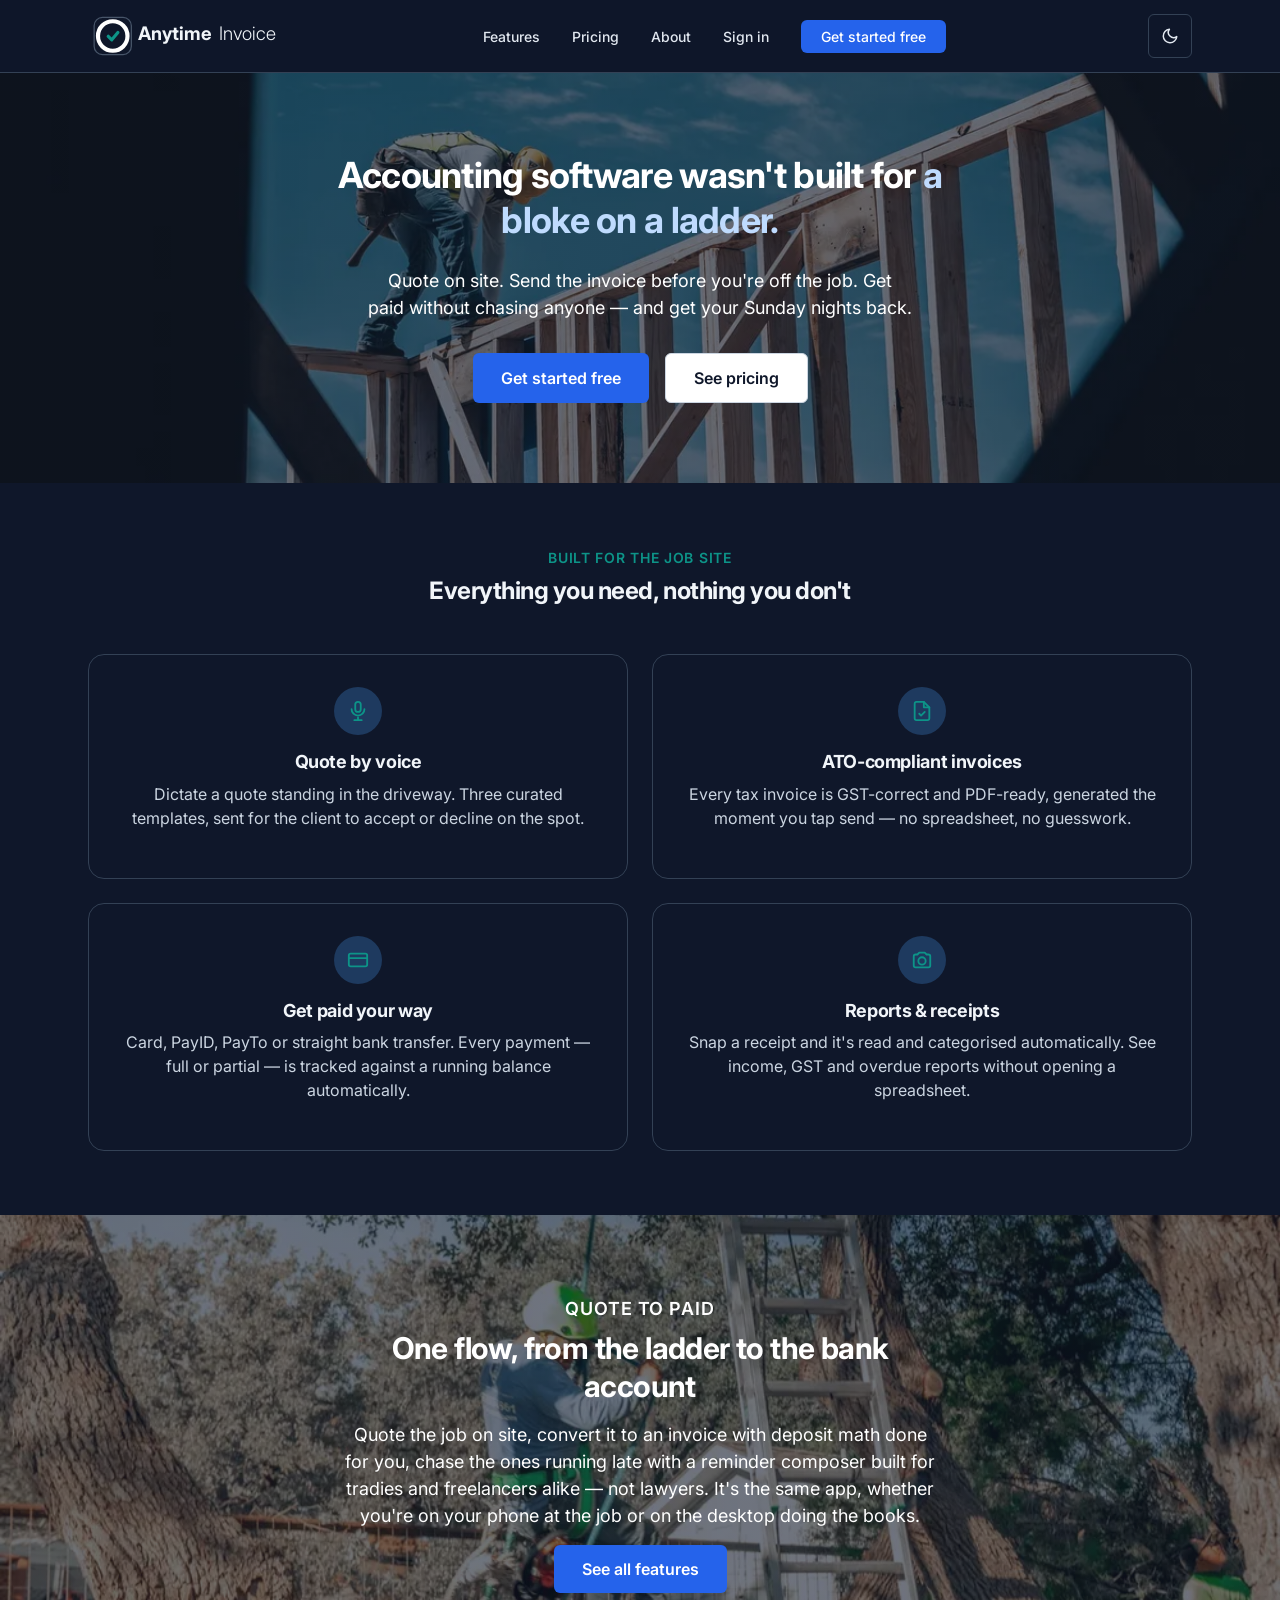
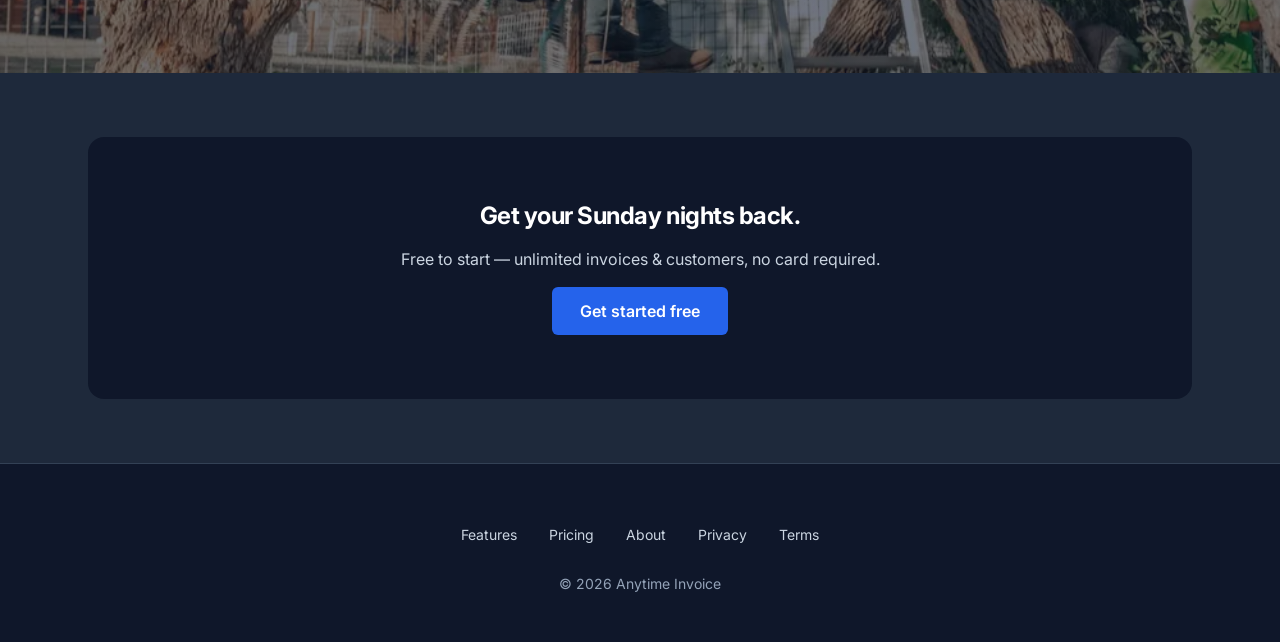
==== index.html @ 61c99160 "Share theme with the app via a cookie on .anytimeinvoice.com.au (#10) Claude-Session: https://claude" ====
<!DOCTYPE html>
<html lang="en-AU">
<head>
  <meta charset="UTF-8">
  <script>
    (function () {
      try {
        // Theme is shared with the app via a cookie on .anytimeinvoice.com.au
        // (assets/theme.js writes it); localStorage is the per-origin fallback.
        var m = document.cookie.match(/(?:^|; )theme=(light|dark|system)/);
        var saved = m ? m[1] : localStorage.getItem('theme');
        if (saved === 'system') {
          saved = matchMedia('(prefers-color-scheme: light)').matches ? 'light' : 'dark';
        }
        if (saved === 'light' || saved === 'dark') {
          document.documentElement.setAttribute('data-theme', saved);
        }
      } catch (e) {}
    })();
  </script>
  <meta name="viewport" content="width=device-width, initial-scale=1.0">
  <title>Anytime Invoice — Invoicing for tradies, not accountants</title>
  <meta name="description" content="Quote on site. Send an ATO-compliant tax invoice before you're off the job. Get paid by card, PayID, PayTo or bank transfer — all tracked in one place. Free to start.">
  <link rel="canonical" href="https://anytimeinvoice.com.au/">
  <link rel="icon" type="image/svg+xml" href="assets/favicon.svg">
  <link rel="preconnect" href="https://fonts.googleapis.com">
  <link rel="preconnect" href="https://fonts.gstatic.com" crossorigin>
  <link href="https://fonts.googleapis.com/css2?family=Inter:wght@400;500;600;700&display=swap" rel="stylesheet">
  <link rel="stylesheet" href="assets/styles.css">

  <meta property="og:type" content="website">
  <meta property="og:site_name" content="Anytime Invoice">
  <meta property="og:url" content="https://anytimeinvoice.com.au/">
  <meta property="og:title" content="Anytime Invoice — Invoicing for tradies, not accountants">
  <meta property="og:description" content="Quote on site. Send an ATO-compliant tax invoice before you're off the job. Get paid by card, PayID, PayTo or bank transfer — all tracked in one place. Free to start.">
  <meta property="og:image" content="https://anytimeinvoice.com.au/assets/og-image.png">
  <meta property="og:image:width" content="1200">
  <meta property="og:image:height" content="630">
  <meta name="twitter:card" content="summary_large_image">
  <meta name="twitter:title" content="Anytime Invoice — Invoicing for tradies, not accountants">
  <meta name="twitter:description" content="Quote on site. Send an ATO-compliant tax invoice before you're off the job. Get paid by card, PayID, PayTo or bank transfer — all tracked in one place. Free to start.">
  <meta name="twitter:image" content="https://anytimeinvoice.com.au/assets/og-image.png">

  <script type="application/ld+json">
  {
    "@context": "https://schema.org",
    "@type": "SoftwareApplication",
    "name": "Anytime Invoice",
    "applicationCategory": "BusinessApplication",
    "operatingSystem": "Web",
    "description": "ATO-compliant invoicing, quotes and payments for Australian tradespeople, builders and freelancers.",
    "url": "https://anytimeinvoice.com.au/",
    "offers": [
      { "@type": "Offer", "name": "Free", "price": "0", "priceCurrency": "AUD" },
      { "@type": "Offer", "name": "Pro", "price": "15", "priceCurrency": "AUD", "billingDuration": "P1M" }
    ]
  }
  </script>

  <script type="application/ld+json">
  {
    "@context": "https://schema.org",
    "@type": "Organization",
    "name": "Anytime Invoice",
    "url": "https://anytimeinvoice.com.au/",
    "logo": "https://anytimeinvoice.com.au/assets/favicon.svg",
    "areaServed": "AU",
    "description": "Australian-first invoicing, quotes and payments software for tradespeople, builders and freelancers."
  }
  </script>
</head>
<body>
  <a class="skip" href="#main">Skip to content</a>

  <nav class="nav">
    <div class="wrap">
      <a href="/"><svg class="nav-logo" viewBox="0 10 350 80" width="350" height="80" fill="none" role="img" aria-label="Anytime Invoice">
          <g transform="translate(10, 15) scale(0.583)">
            <rect x="2" y="2" width="116" height="116" rx="26" fill="#0F172A" stroke="#475569" stroke-width="4"></rect>
            <circle cx="60" cy="60" r="46" fill="none" stroke="#FFFFFF" stroke-width="13"></circle>
            <rect x="43" y="43" width="34" height="34" fill="#0F172A"></rect>
            <path d="M46 61 L57 72 L76 49" fill="none" stroke="#0d9488" stroke-width="10" stroke-linecap="round" stroke-linejoin="round"></path>
          </g>
          <text x="90" y="58" font-family="Inter, system-ui, sans-serif" font-size="34" font-weight="700" fill="currentColor">Anytime</text>
          <text x="238" y="58" font-family="Inter, system-ui, sans-serif" font-size="34" font-weight="300" fill="currentColor">Invoice</text>
        </svg></a>
      <ul class="nav-links" id="nav-links">
        <li><a href="/features.html">Features</a></li>
        <li><a href="/pricing.html">Pricing</a></li>
        <li><a href="/about.html">About</a></li>
        <li><a href="https://app.anytimeinvoice.com.au/sign-in">Sign in</a></li>
        <li><a href="https://app.anytimeinvoice.com.au/sign-up" class="nav-cta">Get started free</a></li>
      </ul>
      <button class="theme-toggle" id="theme-toggle" type="button" aria-label="Toggle dark mode">
        <svg class="icon-sun" viewBox="0 0 24 24" width="18" height="18" fill="none" stroke="currentColor" stroke-width="2" stroke-linecap="round" stroke-linejoin="round"><circle cx="12" cy="12" r="4"/><path d="M12 2v2M12 20v2M4.93 4.93l1.41 1.41M17.66 17.66l1.41 1.41M2 12h2M20 12h2M6.34 17.66l-1.41 1.41M19.07 4.93l-1.41 1.41"/></svg>
        <svg class="icon-moon" viewBox="0 0 24 24" width="18" height="18" fill="none" stroke="currentColor" stroke-width="2" stroke-linecap="round" stroke-linejoin="round"><path d="M21 12.79A9 9 0 1 1 11.21 3 7 7 0 0 0 21 12.79z"/></svg>
      </button>
      <button class="nav-mobile-toggle" id="nav-toggle" type="button" aria-label="Menu" aria-expanded="false" aria-controls="nav-links">
        <svg class="icon-menu" viewBox="0 0 24 24" width="22" height="22" fill="none" stroke="currentColor" stroke-width="2" stroke-linecap="round" stroke-linejoin="round"><line x1="3" y1="6" x2="21" y2="6"/><line x1="3" y1="12" x2="21" y2="12"/><line x1="3" y1="18" x2="21" y2="18"/></svg>
        <svg class="icon-close" viewBox="0 0 24 24" width="22" height="22" fill="none" stroke="currentColor" stroke-width="2" stroke-linecap="round" stroke-linejoin="round"><line x1="18" y1="6" x2="6" y2="18"/><line x1="6" y1="6" x2="18" y2="18"/></svg>
      </button>
    </div>
  </nav>

  <header id="main" class="hero hero-photo home-hero-photo">
    <div class="wrap">
      <h1>Accounting software wasn't built for <span class="accent">a bloke on a ladder.</span></h1>
      <p class="lede">Quote on site. Send the invoice before you're off the job. Get paid without chasing anyone — and get your Sunday nights back.</p>
      <div class="hero-actions">
        <a href="https://app.anytimeinvoice.com.au/sign-up" class="btn btn-primary">Get started free</a>
        <a href="/pricing.html" class="btn btn-ghost">See pricing</a>
      </div>
    </div>
  </header>

  <section>
    <div class="wrap">
      <div class="section-head">
        <p class="section-eyebrow">Built for the job site</p>
        <h2>Everything you need, nothing you don't</h2>
      </div>
      <div class="grid-4">
        <div class="card">
          <div class="icon"><svg viewBox="0 0 24 24" width="22" height="22" fill="none" stroke="currentColor" stroke-width="2" stroke-linecap="round" stroke-linejoin="round"><rect x="9" y="2" width="6" height="11" rx="3"/><path d="M5 10a7 7 0 0 0 14 0"/><line x1="12" y1="19" x2="12" y2="22"/><line x1="8" y1="22" x2="16" y2="22"/></svg></div>
          <h3>Quote by voice</h3>
          <p>Dictate a quote standing in the driveway. Three curated templates, sent for the client to accept or decline on the spot.</p>
        </div>
        <div class="card">
          <div class="icon"><svg viewBox="0 0 24 24" width="22" height="22" fill="none" stroke="currentColor" stroke-width="2" stroke-linecap="round" stroke-linejoin="round"><path d="M14 2H6a2 2 0 0 0-2 2v16a2 2 0 0 0 2 2h12a2 2 0 0 0 2-2V8z"/><path d="M14 2v6h6"/><path d="M9 15l2 2 4-4"/></svg></div>
          <h3>ATO-compliant invoices</h3>
          <p>Every tax invoice is GST-correct and PDF-ready, generated the moment you tap send — no spreadsheet, no guesswork.</p>
        </div>
        <div class="card">
          <div class="icon"><svg viewBox="0 0 24 24" width="22" height="22" fill="none" stroke="currentColor" stroke-width="2" stroke-linecap="round" stroke-linejoin="round"><rect x="2" y="5" width="20" height="14" rx="2"/><line x1="2" y1="10" x2="22" y2="10"/></svg></div>
          <h3>Get paid your way</h3>
          <p>Card, PayID, PayTo or straight bank transfer. Every payment — full or partial — is tracked against a running balance automatically.</p>
        </div>
        <div class="card">
          <div class="icon"><svg viewBox="0 0 24 24" width="22" height="22" fill="none" stroke="currentColor" stroke-width="2" stroke-linecap="round" stroke-linejoin="round"><path d="M3 8a2 2 0 0 1 2-2h2l2-2h6l2 2h2a2 2 0 0 1 2 2v10a2 2 0 0 1-2 2H5a2 2 0 0 1-2-2z"/><circle cx="12" cy="13" r="4"/></svg></div>
          <h3>Reports &amp; receipts</h3>
          <p>Snap a receipt and it's read and categorised automatically. See income, GST and overdue reports without opening a spreadsheet.</p>
        </div>
      </div>
    </div>
  </section>

  <section class="section-photo-bg quote-to-paid-bg" style="text-align: center;">
    <div class="wrap" style="max-width: 40rem;">
      <p class="section-eyebrow">Quote to paid</p>
      <h2>One flow, from the ladder to the bank account</h2>
      <p>Quote the job on site, convert it to an invoice with deposit math done for you, chase the ones running late with a reminder composer built for tradies and freelancers alike — not lawyers. It's the same app, whether you're on your phone at the job or on the desktop doing the books.</p>
      <a href="/features.html" class="btn btn-primary">See all features</a>
    </div>
  </section>

  <section style="background: var(--surface-alt);">
    <div class="wrap">
      <div class="cta-band">
        <h2>Get your Sunday nights back.</h2>
        <p>Free to start — unlimited invoices &amp; customers, no card required.</p>
        <a href="https://app.anytimeinvoice.com.au/sign-up" class="btn btn-primary">Get started free</a>
      </div>
    </div>
  </section>

  <footer>
    <div class="wrap">
      <nav class="footer-links" aria-label="Footer"><a href="/features.html">Features</a><a href="/pricing.html">Pricing</a><a href="/about.html">About</a><a href="/privacy.html">Privacy</a><a href="/terms.html">Terms</a></nav>
      <p>&copy; 2026 Anytime Invoice</p>
    </div>
  </footer>

  <script defer src="/_vercel/insights/script.js"></script>
  <script defer src="assets/theme.js"></script>
</body>
</html>
---- assets/styles.css ----
/* ───────────────────────────────────────────────────────────────────────
   Anytime Invoice — marketing site styles
   Tokens lifted directly from the Anytime Invoice Design System
   (claude.ai/design project 9eb07b3c-6d69-437f-91e7-3c1ad679ca2a) so this
   transition-period static site matches the real product's brand.
   ─────────────────────────────────────────────────────────────────────── */

:root {
  /* Brand */
  --brand-blue: #2563eb;
  --brand-blue-hover: #1d4ed8;
  --brand-blue-soft: #eff6ff;
  --brand-teal: #0d9488;
  --brand-teal-hover: #0f766e;
  --brand-teal-soft: #f0fdfa;
  --brand-ink: #0f172a;

  /* Neutral ramp */
  --slate-50: #f8fafc;
  --slate-100: #f1f5f9;
  --slate-200: #e2e8f0;
  --slate-300: #cbd5e1;
  --slate-500: #64748b;
  --slate-600: #475569;
  --slate-800: #1e293b;
  --slate-900: #0f172a;
  --white: #ffffff;

  /* Type */
  --font-sans: "Inter", system-ui, -apple-system, "Segoe UI", Roboto, sans-serif;
  --text-sm: 0.875rem;
  --text-base: 1rem;
  --text-lg: 1.125rem;
  --text-xl: 1.25rem;
  --text-2xl: 1.5rem;
  --text-3xl: 1.875rem;
  --text-4xl: 2.25rem;
  --text-5xl: 3rem;

  /* Spacing / radius / shadow */
  --space-2: 0.5rem;
  --space-4: 1rem;
  --space-6: 1.5rem;
  --space-8: 2rem;
  --space-12: 3rem;
  --space-16: 4rem;
  --space-20: 5rem;
  --radius-md: 0.375rem;
  --radius-lg: 0.75rem;
  --radius-xl: 1rem;
  --shadow-sm: 0 1px 3px 0 rgba(15, 23, 42, 0.08), 0 1px 2px -1px rgba(15, 23, 42, 0.08);
  --shadow-md: 0 4px 6px -1px rgba(15, 23, 42, 0.08), 0 2px 4px -2px rgba(15, 23, 42, 0.06);
  --shadow-lg: 0 10px 15px -3px rgba(15, 23, 42, 0.10), 0 4px 6px -4px rgba(15, 23, 42, 0.05);
  --container-max: 72rem;

  /* Semantic theme tokens — DARK is the default appearance (site-wide
     decision, not tied to OS preference). Light mode is opt-out only, via
     the toggle setting data-theme="light" (persisted to localStorage).
     --white/--brand-ink/etc. above stay their literal colors always,
     since several rules (button text on blue, headline text over photos,
     the CTA band's own dark background) depend on them NOT changing when
     the page theme flips. --on-dark is the fixed-white counterpart for
     exactly those cases. */
  --surface: #0f172a;
  --surface-alt: #1e293b;
  --heading: #f1f5f9;
  --text: #cbd5e1;
  --text-strong: #e2e8f0;
  --text-muted: #94a3b8;
  --border: #334155;
  --nav-bg: rgba(15, 23, 42, 0.85);
  --icon-soft: #1e3a5f;
  --on-dark: #ffffff;
  --link: #60a5fa; /* brand-blue is 3.6:1 on the dark surface; this is 7:1 */
}

:root[data-theme="light"] {
  --surface: var(--white);
  --surface-alt: var(--slate-50);
  --heading: var(--brand-ink);
  --text: var(--slate-600);
  --text-strong: var(--slate-800);
  --text-muted: var(--slate-500);
  --border: var(--slate-200);
  --nav-bg: rgba(255, 255, 255, 0.9);
  --icon-soft: var(--brand-blue-soft);
  --link: var(--brand-blue);
}

* { box-sizing: border-box; }
html { scroll-behavior: smooth; }
@media (prefers-reduced-motion: reduce) { html { scroll-behavior: auto; } * { transition: none !important; } }
body {
  margin: 0;
  font-family: var(--font-sans);
  color: var(--text-strong);
  background: var(--surface);
  line-height: 1.5;
  -webkit-font-smoothing: antialiased;
}
h1, h2, h3 { color: var(--heading); line-height: 1.25; letter-spacing: -0.02em; margin: 0 0 var(--space-4); }
p { margin: 0 0 var(--space-4); color: var(--text); }
a { color: var(--link); text-decoration: none; }
a, button { transition: color .2s, background-color .2s, border-color .2s; }
:focus-visible { outline: 2px solid var(--link); outline-offset: 3px; border-radius: var(--radius-md); }
img, svg { max-width: 100%; display: block; }
.skip { position: absolute; left: var(--space-4); top: -4rem; z-index: 20; background: var(--brand-blue); color: var(--on-dark); padding: var(--space-2) var(--space-4); border-radius: var(--radius-md); }
.skip:focus { top: var(--space-2); }

.wrap { max-width: var(--container-max); margin: 0 auto; padding: 0 var(--space-6); }

/* ── Nav ─────────────────────────────────────────────────────────────── */
.nav {
  border-bottom: 1px solid var(--border);
  position: sticky;
  top: 0;
  background: var(--nav-bg);
  backdrop-filter: blur(8px);
  z-index: 10;
}
.nav .wrap { display: flex; align-items: center; justify-content: space-between; height: 4.5rem; position: relative; }
.nav-logo { height: 2.75rem; width: auto; color: var(--heading); }
.nav-links { display: flex; align-items: center; gap: var(--space-8); list-style: none; margin: 0; padding: 0; }
.nav-links a { color: var(--text-strong); font-weight: 500; font-size: var(--text-sm); }
.nav-links a:not(.nav-cta) { padding: 0.875rem 0; } /* ≥44px tap height */
.nav-links a:hover { color: var(--link); }
.nav-cta {
  background: var(--brand-blue);
  color: var(--on-dark) !important;
  padding: 0.5rem 1.25rem;
  border-radius: var(--radius-md);
  font-weight: 600;
}
.nav-cta:hover { background: var(--brand-blue-hover); }
.nav-mobile-toggle {
  display: none;
  align-items: center; justify-content: center;
  width: 2.75rem; height: 2.75rem; margin-left: 0.5rem;
  border-radius: var(--radius-md);
  border: 1px solid var(--border); background: transparent; color: var(--text-strong);
  cursor: pointer;
}
.nav-mobile-toggle:hover { border-color: var(--link); color: var(--link); }
.nav-mobile-toggle .icon-close { display: none; }
.nav-mobile-toggle[aria-expanded="true"] .icon-menu { display: none; }
.nav-mobile-toggle[aria-expanded="true"] .icon-close { display: block; }
.theme-toggle {
  display: inline-flex; align-items: center; justify-content: center;
  width: 2.75rem; height: 2.75rem; border-radius: var(--radius-md);
  border: 1px solid var(--border); background: transparent; color: var(--text-strong);
  cursor: pointer;
}
.theme-toggle:hover { border-color: var(--link); color: var(--link); }
.theme-toggle .icon-sun { display: none; }
.theme-toggle .icon-moon { display: block; }
:root[data-theme="light"] .theme-toggle .icon-sun { display: block; }
:root[data-theme="light"] .theme-toggle .icon-moon { display: none; }

/* ── Hero ────────────────────────────────────────────────────────────── */
/* Matches the real, live app.anytimeinvoice.com.au landing page (F48):
   centered logo above the heading, plain white background, blue accent. */
.hero { padding: var(--space-20) 0; text-align: center; background: var(--surface); }
.hero h1 { font-size: var(--text-4xl); max-width: 40rem; margin: 0 auto var(--space-6); }
.hero .accent { color: var(--brand-blue); }
.hero .lede { font-size: var(--text-lg); max-width: 34rem; margin: 0 auto var(--space-8); }
.hero-actions { display: flex; gap: var(--space-4); justify-content: center; flex-wrap: wrap; }

/* Full-width photo hero (any page) */
.hero-photo {
  position: relative;
  padding: var(--space-20) 0;
  background-size: cover;
  background-position: center;
  background-repeat: no-repeat;
  color: var(--on-dark);
}
.hero-photo h1, .hero-photo .lede { color: var(--on-dark); }
.hero-photo .accent { color: #bfdbfe; }
.home-hero-photo { background-image: linear-gradient(rgba(15, 23, 42, 0.6), rgba(15, 23, 42, 0.6)), url('photos/hero-ladder.webp'); }
.pricing-hero-photo { background-image: linear-gradient(rgba(15, 23, 42, 0.55), rgba(15, 23, 42, 0.55)), url('photos/pricing-band.webp'); }

/* Full-width photo section backgrounds (reused pattern from .hero-photo) */
.section-photo-bg {
  padding: var(--space-20) 0;
  background-size: cover;
  background-position: center;
  background-repeat: no-repeat;
  color: var(--on-dark);
}
.section-photo-bg.quote-to-paid-bg {
  background-image: linear-gradient(rgba(15, 23, 42, 0.6), rgba(15, 23, 42, 0.6)), url('photos/quote-to-paid.webp');
}
.section-photo-bg .section-eyebrow, .section-photo-bg h2, .section-photo-bg p { color: var(--on-dark); }
.quote-to-paid-bg h2 { font-size: var(--text-3xl); }
.quote-to-paid-bg p { font-size: var(--text-lg); }

.full-photo-bg {
  min-height: 20rem;
  background-size: cover;
  background-position: center;
  background-repeat: no-repeat;
}

/* "Window" effect: background stays fixed while content scrolls over it,
   like looking through a window. Degrades gracefully to a normal cover
   background on iOS Safari, which doesn't support fixed attachment. */
.about-complexity-bg {
  background-image: url('photos/about-complexity.webp');
  background-attachment: fixed;
}

/* ── Buttons ─────────────────────────────────────────────────────────── */
.btn {
  display: inline-flex; align-items: center; justify-content: center;
  padding: 0.75rem 1.75rem; border-radius: var(--radius-md);
  font-weight: 600; font-size: var(--text-base); border: none; cursor: pointer;
}
.btn-primary { background: var(--brand-blue); color: var(--on-dark); }
.btn-primary:hover { background: var(--brand-blue-hover); }
/* Intentionally NOT theme-aware: .btn-ghost is used as a light pill over
   photo hero backgrounds (always dark-scrimmed regardless of page theme)
   and as a secondary action in .price-card. A fixed white/dark-ink
   treatment reads correctly in both places in both themes. */
.btn-ghost { background: var(--white); color: var(--brand-ink); border: 1px solid var(--slate-300); }
.btn-ghost:hover { border-color: var(--slate-500); }

/* ── Sections ────────────────────────────────────────────────────────── */
section { padding: var(--space-16) 0; }
.section-eyebrow { text-transform: uppercase; letter-spacing: 0.05em; font-size: var(--text-sm); font-weight: 600; color: var(--brand-teal); margin-bottom: var(--space-2); }
:root[data-theme="light"] section:not(.section-photo-bg) .section-eyebrow { color: var(--brand-teal-hover); } /* 5.5:1 on white */
.section-head { text-align: center; max-width: 40rem; margin: 0 auto var(--space-12); }

.grid-3 { display: grid; grid-template-columns: repeat(3, 1fr); gap: var(--space-6); }
.grid-4 { display: grid; grid-template-columns: repeat(2, 1fr); gap: var(--space-6); }
.grid-2 { display: grid; grid-template-columns: repeat(2, 1fr); gap: var(--space-8); align-items: center; }

.card {
  background: var(--surface); border: 1px solid var(--border); border-radius: var(--radius-xl);
  padding: var(--space-8);
}
.photo-card { border-radius: var(--radius-xl); overflow: hidden; border: 1px solid var(--border); }
.photo-card img { width: 100%; height: 100%; display: block; object-fit: cover; }
.card h3 { font-size: var(--text-lg); margin-bottom: var(--space-2); text-align: center; }
.card p { text-align: center; }
.card .icon {
  width: 3rem; height: 3rem; border-radius: 9999px; background: var(--icon-soft); color: var(--brand-teal);
  display: flex; align-items: center; justify-content: center; font-size: var(--text-xl);
  margin: 0 auto var(--space-4);
}
:root[data-theme="light"] .card .icon { color: var(--brand-blue); }

/* ── Pricing ─────────────────────────────────────────────────────────── */
/* Matches the real F48 pricing cards: plain bordered Free card, Pro card
   gets a tinted-blue background + blue ring (not a teal border). */
.pricing-grid { display: grid; grid-template-columns: repeat(2, 1fr); gap: var(--space-6); max-width: 46rem; margin: 0 auto; }
.price-card { display: flex; flex-direction: column; border: 1px solid var(--border); border-radius: var(--radius-xl); padding: var(--space-8); background: var(--surface); }
.price-card .btn { margin-top: auto; }
.price-card.featured { border: 1px solid var(--brand-blue); background: var(--icon-soft); box-shadow: 0 0 0 1px var(--brand-blue); }
.price-amount { font-size: var(--text-4xl); font-weight: 700; color: var(--heading); margin: var(--space-4) 0; }
.price-amount span { font-size: var(--text-base); font-weight: 500; color: var(--text-muted); }
.price-features { list-style: none; padding: 0; margin: var(--space-6) 0; }
.price-features li { padding: 0.375rem 0; padding-left: 1.5rem; position: relative; color: var(--text); font-size: var(--text-sm); }
.price-features li::before { content: "✓"; position: absolute; left: 0; color: var(--brand-teal); font-weight: 700; }

/* ── CTA band ────────────────────────────────────────────────────────── */
.cta-band { background: var(--brand-ink); color: var(--on-dark); text-align: center; border-radius: var(--radius-xl); padding: var(--space-16) var(--space-8); }
.cta-band h2 { color: var(--on-dark); }
.cta-band p { color: var(--slate-300); }

.legal h2 { font-size: var(--text-lg); margin: var(--space-8) 0 var(--space-2); }
.legal h2:first-child { margin-top: 0; }
.legal ul { margin: 0 0 var(--space-4); padding-left: var(--space-6); color: var(--text); }
.legal li { margin-bottom: 0.375rem; }
.legal strong, .legal .strong { color: var(--text-strong); }
.legal p.strong { color: var(--text-strong); }

/* ── Footer ──────────────────────────────────────────────────────────── */
footer { border-top: 1px solid var(--border); padding: var(--space-12) 0; }
footer .wrap { text-align: center; }
.footer-links { display: flex; justify-content: center; flex-wrap: wrap; gap: 0 var(--space-6); margin-bottom: var(--space-4); }
.footer-links a { color: var(--text); font-size: var(--text-sm); padding: 0.75rem 0.25rem; }
.footer-links a:hover { color: var(--link); }
footer p { margin: 0; font-size: var(--text-sm); color: var(--text-muted); }

/* ── Responsive ──────────────────────────────────────────────────────── */
@media (max-width: 768px) {
  .nav-mobile-toggle { display: inline-flex; }
  .theme-toggle { margin-left: auto; }
  .nav-links {
    display: none;
    position: absolute; top: 100%; left: 0; right: 0;
    flex-direction: column; align-items: stretch;
    gap: var(--space-4);
    margin: 0; padding: var(--space-6);
    background: var(--surface);
    border-bottom: 1px solid var(--border);
    box-shadow: 0 10px 20px rgba(0, 0, 0, 0.25);
  }
  .nav-links.open { display: flex; }
  .nav-cta { text-align: center; padding-block: 0.875rem; }
  .hero h1 { font-size: var(--text-3xl); }
  .hero .lede { font-size: var(--text-lg); }
  .grid-3, .grid-4, .grid-2, .pricing-grid { grid-template-columns: 1fr; }
  section { padding: var(--space-12) 0; }
  .hero, .hero-photo { padding: var(--space-12) 0; }
  .card { padding: var(--space-6); }
  .cta-band { padding: var(--space-12) var(--space-6); }
}
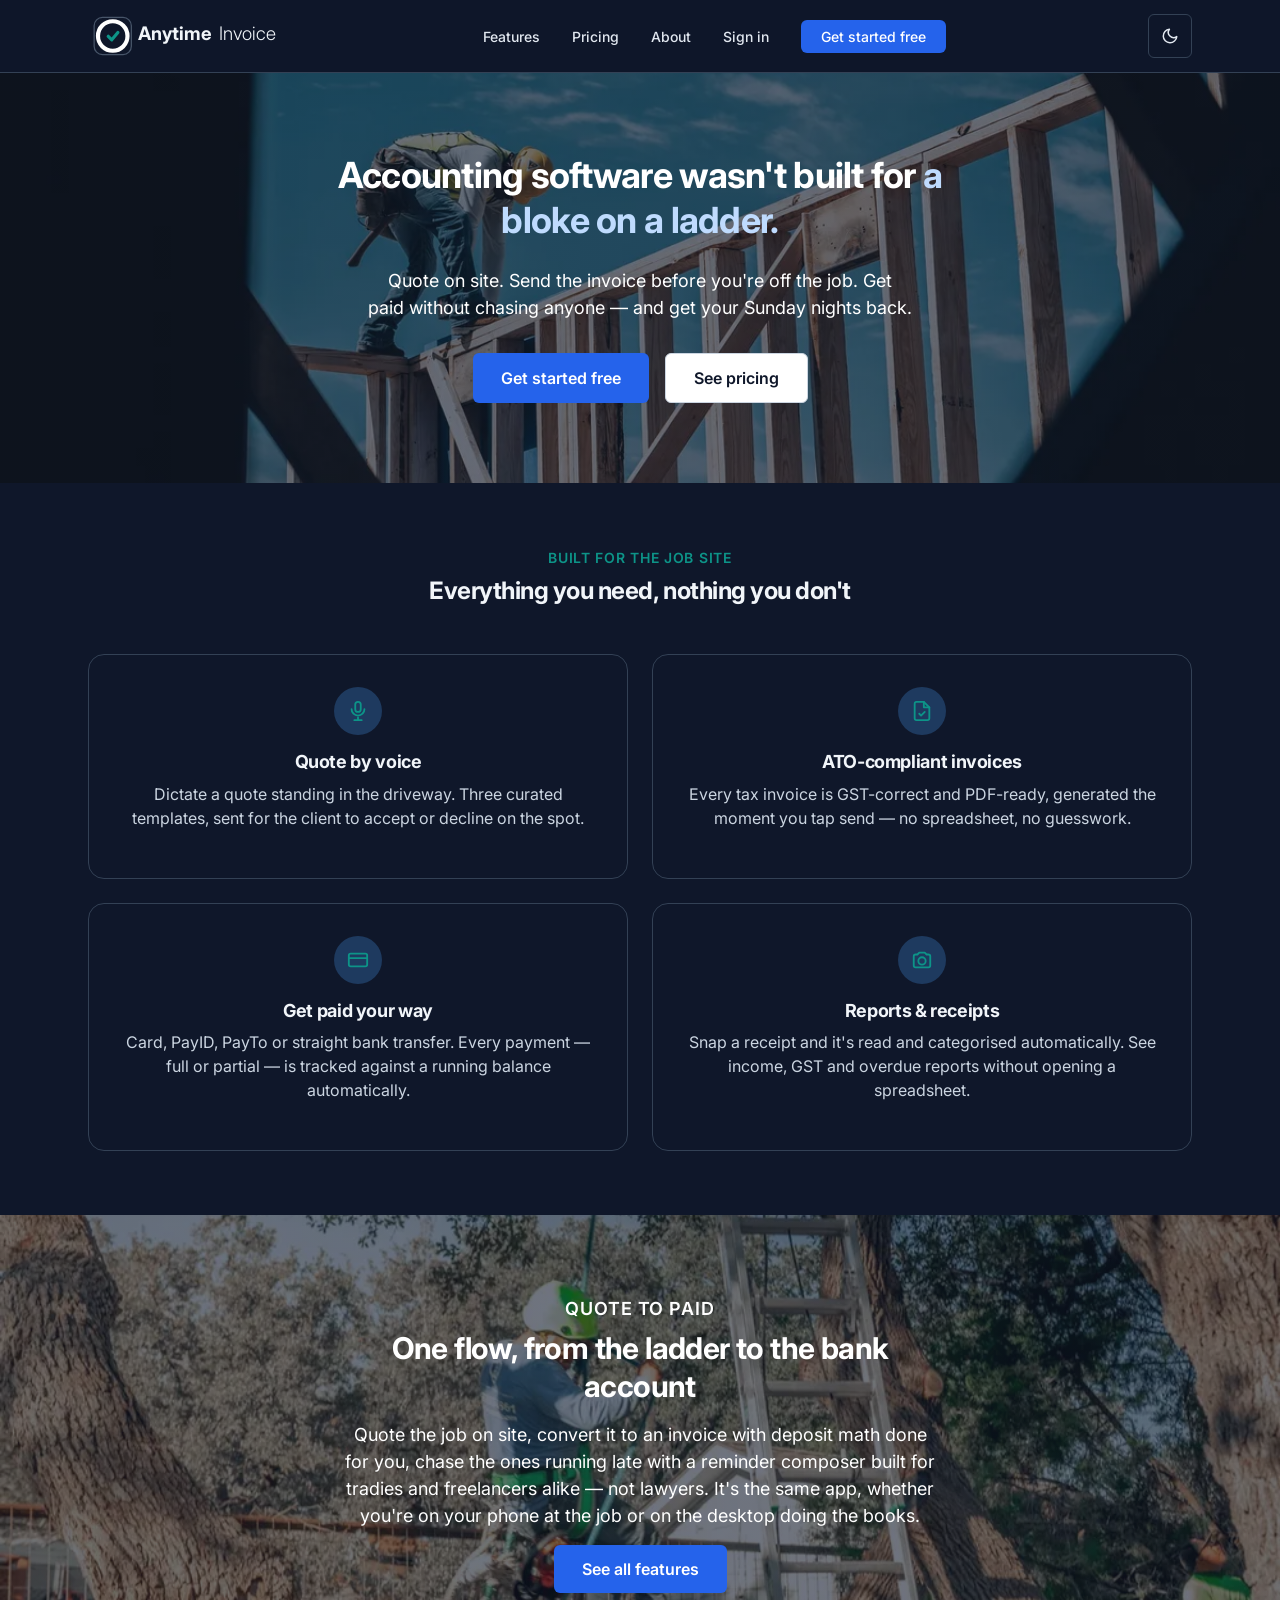
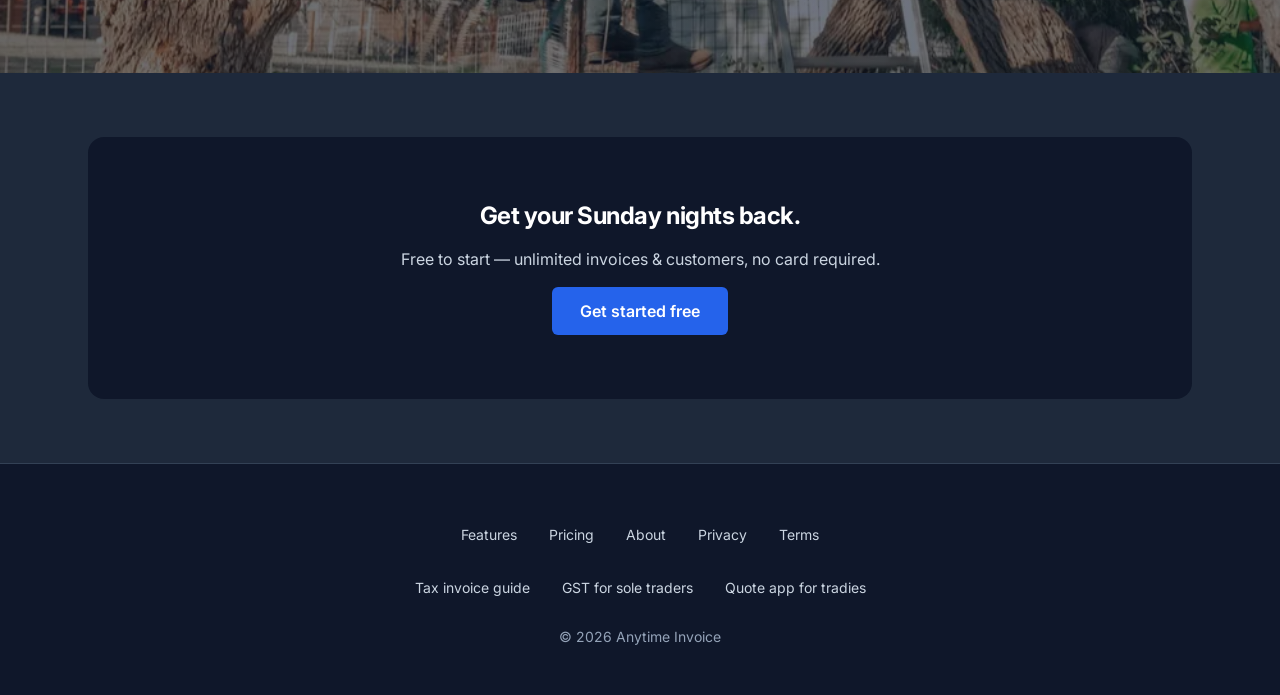
==== commit b81cbd61: "Add three search-intent guide pages + footer guides row + sitemap - /ato-compliant-tax-invoice.html:" ====
--- a/index.html
+++ b/index.html
@@ -20,7 +20,7 @@
   </script>
   <meta name="viewport" content="width=device-width, initial-scale=1.0">
   <title>Anytime Invoice — Invoicing for tradies, not accountants</title>
-  <meta name="description" content="Quote on site. Send an ATO-compliant tax invoice before you're off the job. Get paid by card, PayID, PayTo or bank transfer — all tracked in one place. Free to start.">
+  <meta name="description" content="Quote on site, send an ATO-compliant tax invoice before you're off the job, and get paid by card, PayID, PayTo or bank transfer. Free to start.">
   <link rel="canonical" href="https://anytimeinvoice.com.au/">
   <link rel="icon" type="image/svg+xml" href="assets/favicon.svg">
   <link rel="preconnect" href="https://fonts.googleapis.com">
@@ -32,13 +32,13 @@
   <meta property="og:site_name" content="Anytime Invoice">
   <meta property="og:url" content="https://anytimeinvoice.com.au/">
   <meta property="og:title" content="Anytime Invoice — Invoicing for tradies, not accountants">
-  <meta property="og:description" content="Quote on site. Send an ATO-compliant tax invoice before you're off the job. Get paid by card, PayID, PayTo or bank transfer — all tracked in one place. Free to start.">
+  <meta property="og:description" content="Quote on site, send an ATO-compliant tax invoice before you're off the job, and get paid by card, PayID, PayTo or bank transfer. Free to start.">
   <meta property="og:image" content="https://anytimeinvoice.com.au/assets/og-image.png">
   <meta property="og:image:width" content="1200">
   <meta property="og:image:height" content="630">
   <meta name="twitter:card" content="summary_large_image">
   <meta name="twitter:title" content="Anytime Invoice — Invoicing for tradies, not accountants">
-  <meta name="twitter:description" content="Quote on site. Send an ATO-compliant tax invoice before you're off the job. Get paid by card, PayID, PayTo or bank transfer — all tracked in one place. Free to start.">
+  <meta name="twitter:description" content="Quote on site, send an ATO-compliant tax invoice before you're off the job, and get paid by card, PayID, PayTo or bank transfer. Free to start.">
   <meta name="twitter:image" content="https://anytimeinvoice.com.au/assets/og-image.png">
 
   <script type="application/ld+json">
@@ -102,7 +102,8 @@
     </div>
   </nav>
 
-  <header id="main" class="hero hero-photo home-hero-photo">
+  <main id="main">
+  <header class="hero hero-photo home-hero-photo">
     <div class="wrap">
       <h1>Accounting software wasn't built for <span class="accent">a bloke on a ladder.</span></h1>
       <p class="lede">Quote on site. Send the invoice before you're off the job. Get paid without chasing anyone — and get your Sunday nights back.</p>
@@ -163,9 +164,12 @@
     </div>
   </section>
 
+  </main>
+
   <footer>
     <div class="wrap">
       <nav class="footer-links" aria-label="Footer"><a href="/features.html">Features</a><a href="/pricing.html">Pricing</a><a href="/about.html">About</a><a href="/privacy.html">Privacy</a><a href="/terms.html">Terms</a></nav>
+      <nav class="footer-links" aria-label="Guides"><a href="/ato-compliant-tax-invoice.html">Tax invoice guide</a><a href="/gst-invoice-sole-trader.html">GST for sole traders</a><a href="/quote-app-for-tradies.html">Quote app for tradies</a></nav>
       <p>&copy; 2026 Anytime Invoice</p>
     </div>
   </footer>
--- a/assets/styles.css
+++ b/assets/styles.css
@@ -272,11 +272,14 @@
 .legal ul { margin: 0 0 var(--space-4); padding-left: var(--space-6); color: var(--text); }
 .legal li { margin-bottom: 0.375rem; }
 .legal strong, .legal .strong { color: var(--text-strong); }
+.legal a { text-decoration: underline; text-underline-offset: 2px; }
+.legal .note { font-size: var(--text-sm); color: var(--text-muted); border-top: 1px solid var(--border); padding-top: var(--space-4); margin-top: var(--space-8); }
 .legal p.strong { color: var(--text-strong); }
 
 /* ── Footer ──────────────────────────────────────────────────────────── */
 footer { border-top: 1px solid var(--border); padding: var(--space-12) 0; }
 footer .wrap { text-align: center; }
+.footer-links + .footer-links { margin-top: calc(-1 * var(--space-2)); }
 .footer-links { display: flex; justify-content: center; flex-wrap: wrap; gap: 0 var(--space-6); margin-bottom: var(--space-4); }
 .footer-links a { color: var(--text); font-size: var(--text-sm); padding: 0.75rem 0.25rem; }
 .footer-links a:hover { color: var(--link); }
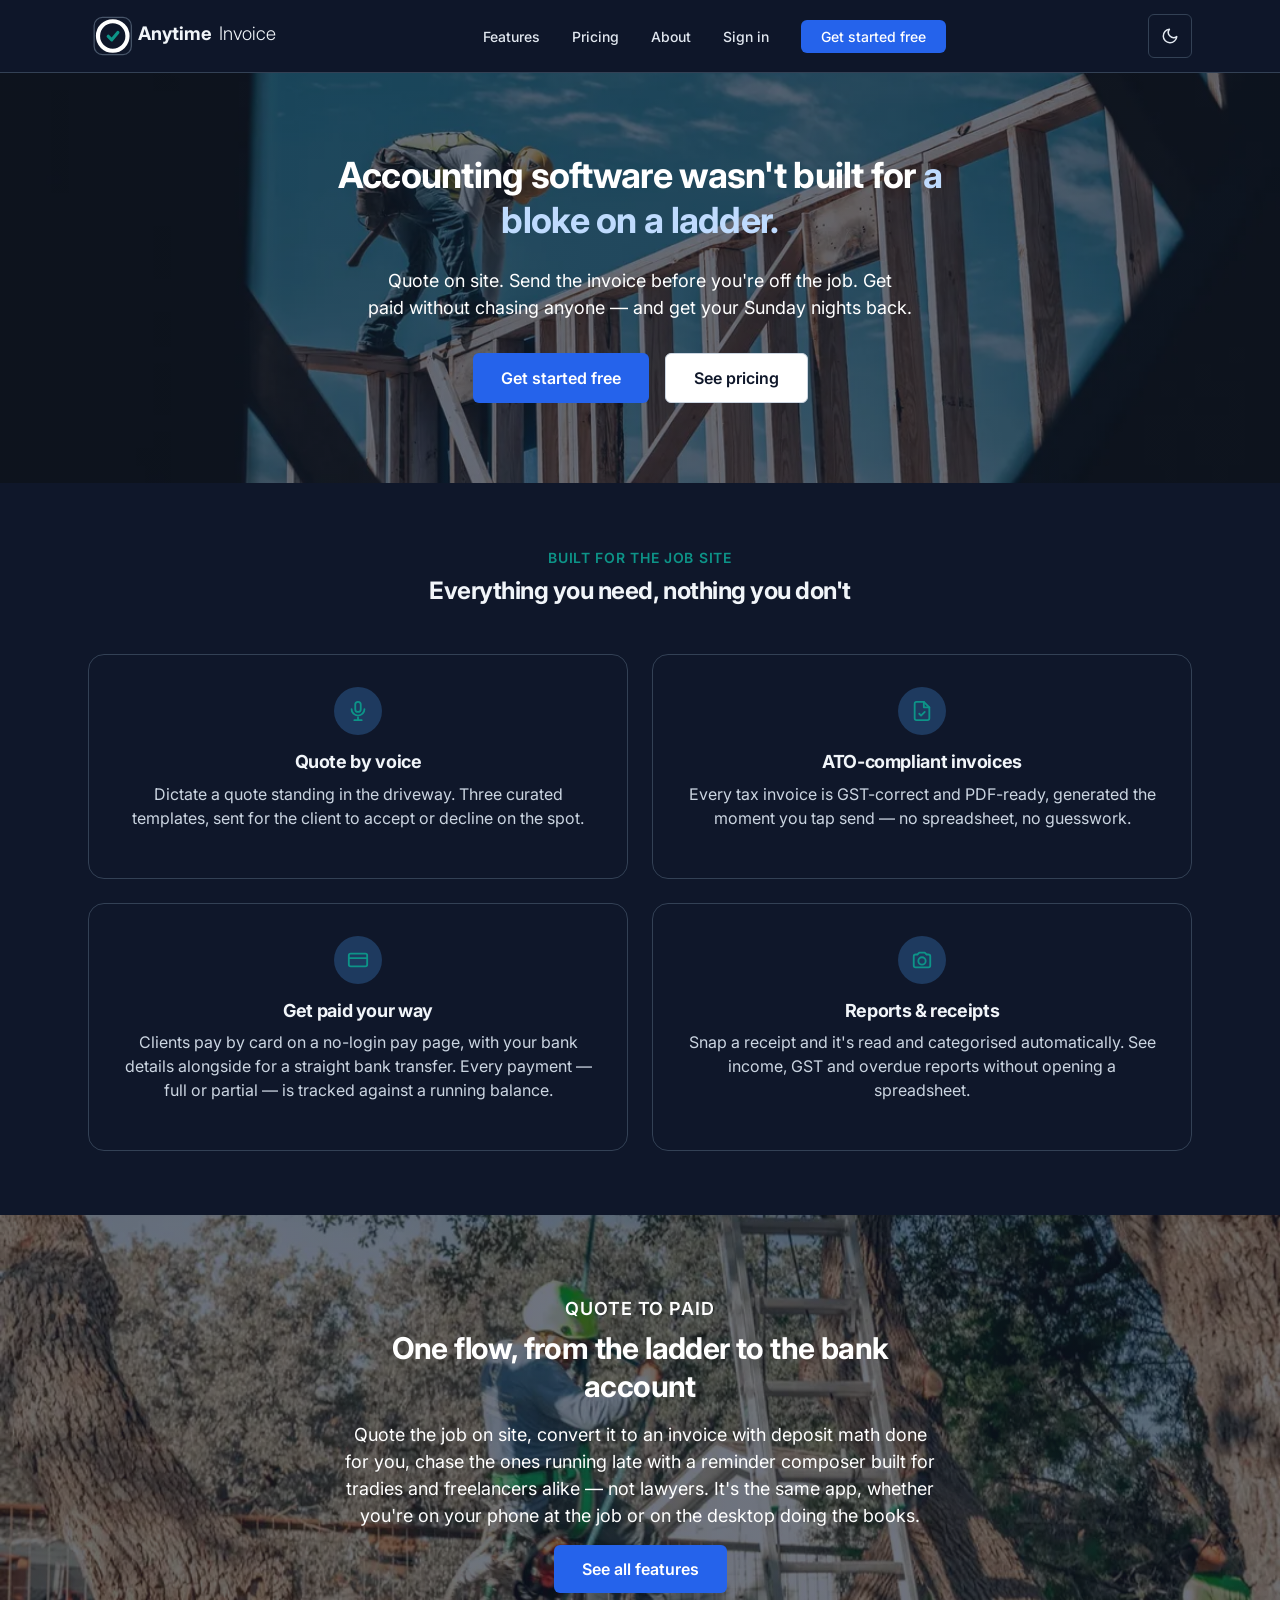
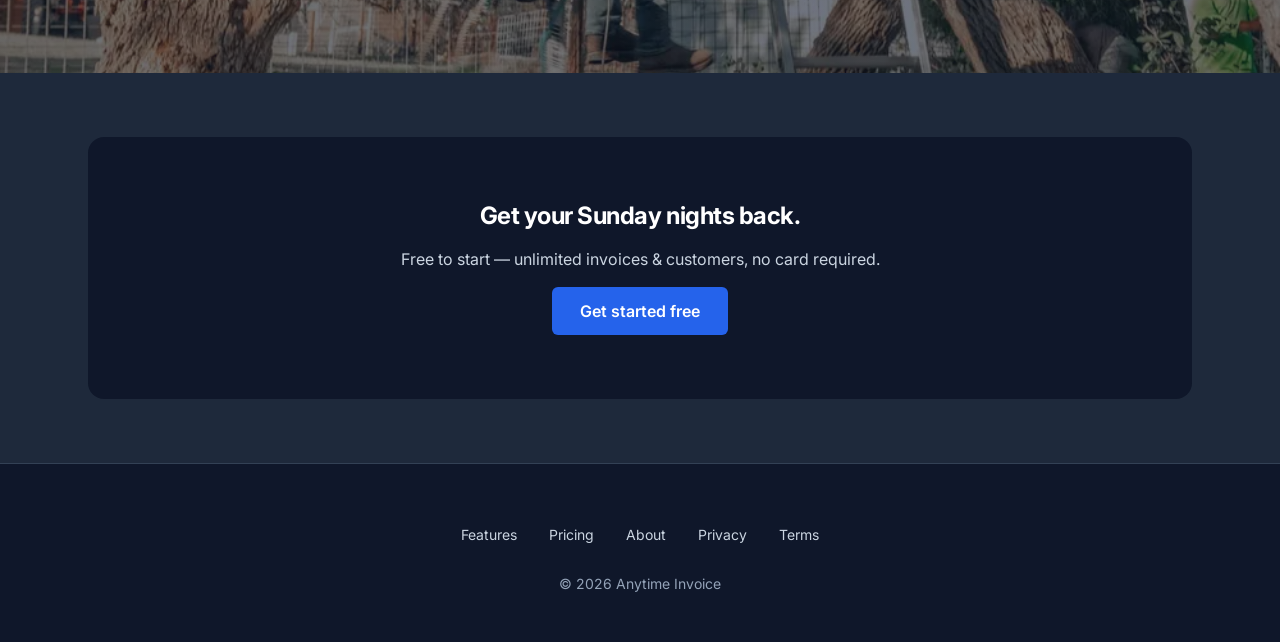
==== commit 5ef2d48e: "fix: remove PayTo/PayID pay-page claims the app does not ship Co-Authored-By: Claude Sonnet 5.5 <nor" ====
--- a/index.html
+++ b/index.html
@@ -20,7 +20,7 @@
   </script>
   <meta name="viewport" content="width=device-width, initial-scale=1.0">
   <title>Anytime Invoice — Invoicing for tradies, not accountants</title>
-  <meta name="description" content="Quote on site, send an ATO-compliant tax invoice before you're off the job, and get paid by card, PayID, PayTo or bank transfer. Free to start.">
+  <meta name="description" content="Quote on site, send an ATO-compliant tax invoice before you're off the job, and get paid by card. Free to start.">
   <link rel="canonical" href="https://anytimeinvoice.com.au/">
   <link rel="icon" type="image/svg+xml" href="assets/favicon.svg">
   <link rel="preconnect" href="https://fonts.googleapis.com">
@@ -32,13 +32,13 @@
   <meta property="og:site_name" content="Anytime Invoice">
   <meta property="og:url" content="https://anytimeinvoice.com.au/">
   <meta property="og:title" content="Anytime Invoice — Invoicing for tradies, not accountants">
-  <meta property="og:description" content="Quote on site, send an ATO-compliant tax invoice before you're off the job, and get paid by card, PayID, PayTo or bank transfer. Free to start.">
+  <meta property="og:description" content="Quote on site, send an ATO-compliant tax invoice before you're off the job, and get paid by card. Free to start.">
   <meta property="og:image" content="https://anytimeinvoice.com.au/assets/og-image.png">
   <meta property="og:image:width" content="1200">
   <meta property="og:image:height" content="630">
   <meta name="twitter:card" content="summary_large_image">
   <meta name="twitter:title" content="Anytime Invoice — Invoicing for tradies, not accountants">
-  <meta name="twitter:description" content="Quote on site, send an ATO-compliant tax invoice before you're off the job, and get paid by card, PayID, PayTo or bank transfer. Free to start.">
+  <meta name="twitter:description" content="Quote on site, send an ATO-compliant tax invoice before you're off the job, and get paid by card. Free to start.">
   <meta name="twitter:image" content="https://anytimeinvoice.com.au/assets/og-image.png">
 
   <script type="application/ld+json">
@@ -134,7 +134,7 @@
         <div class="card">
           <div class="icon"><svg viewBox="0 0 24 24" width="22" height="22" fill="none" stroke="currentColor" stroke-width="2" stroke-linecap="round" stroke-linejoin="round"><rect x="2" y="5" width="20" height="14" rx="2"/><line x1="2" y1="10" x2="22" y2="10"/></svg></div>
           <h3>Get paid your way</h3>
-          <p>Card, PayID, PayTo or straight bank transfer. Every payment — full or partial — is tracked against a running balance automatically.</p>
+          <p>Clients pay by card on a no-login pay page, with your bank details alongside for a straight bank transfer. Every payment — full or partial — is tracked against a running balance.</p>
         </div>
         <div class="card">
           <div class="icon"><svg viewBox="0 0 24 24" width="22" height="22" fill="none" stroke="currentColor" stroke-width="2" stroke-linecap="round" stroke-linejoin="round"><path d="M3 8a2 2 0 0 1 2-2h2l2-2h6l2 2h2a2 2 0 0 1 2 2v10a2 2 0 0 1-2 2H5a2 2 0 0 1-2-2z"/><circle cx="12" cy="13" r="4"/></svg></div>
@@ -169,7 +169,6 @@
   <footer>
     <div class="wrap">
       <nav class="footer-links" aria-label="Footer"><a href="/features.html">Features</a><a href="/pricing.html">Pricing</a><a href="/about.html">About</a><a href="/privacy.html">Privacy</a><a href="/terms.html">Terms</a></nav>
-      <nav class="footer-links" aria-label="Guides"><a href="/ato-compliant-tax-invoice.html">Tax invoice guide</a><a href="/gst-invoice-sole-trader.html">GST for sole traders</a><a href="/quote-app-for-tradies.html">Quote app for tradies</a></nav>
       <p>&copy; 2026 Anytime Invoice</p>
     </div>
   </footer>
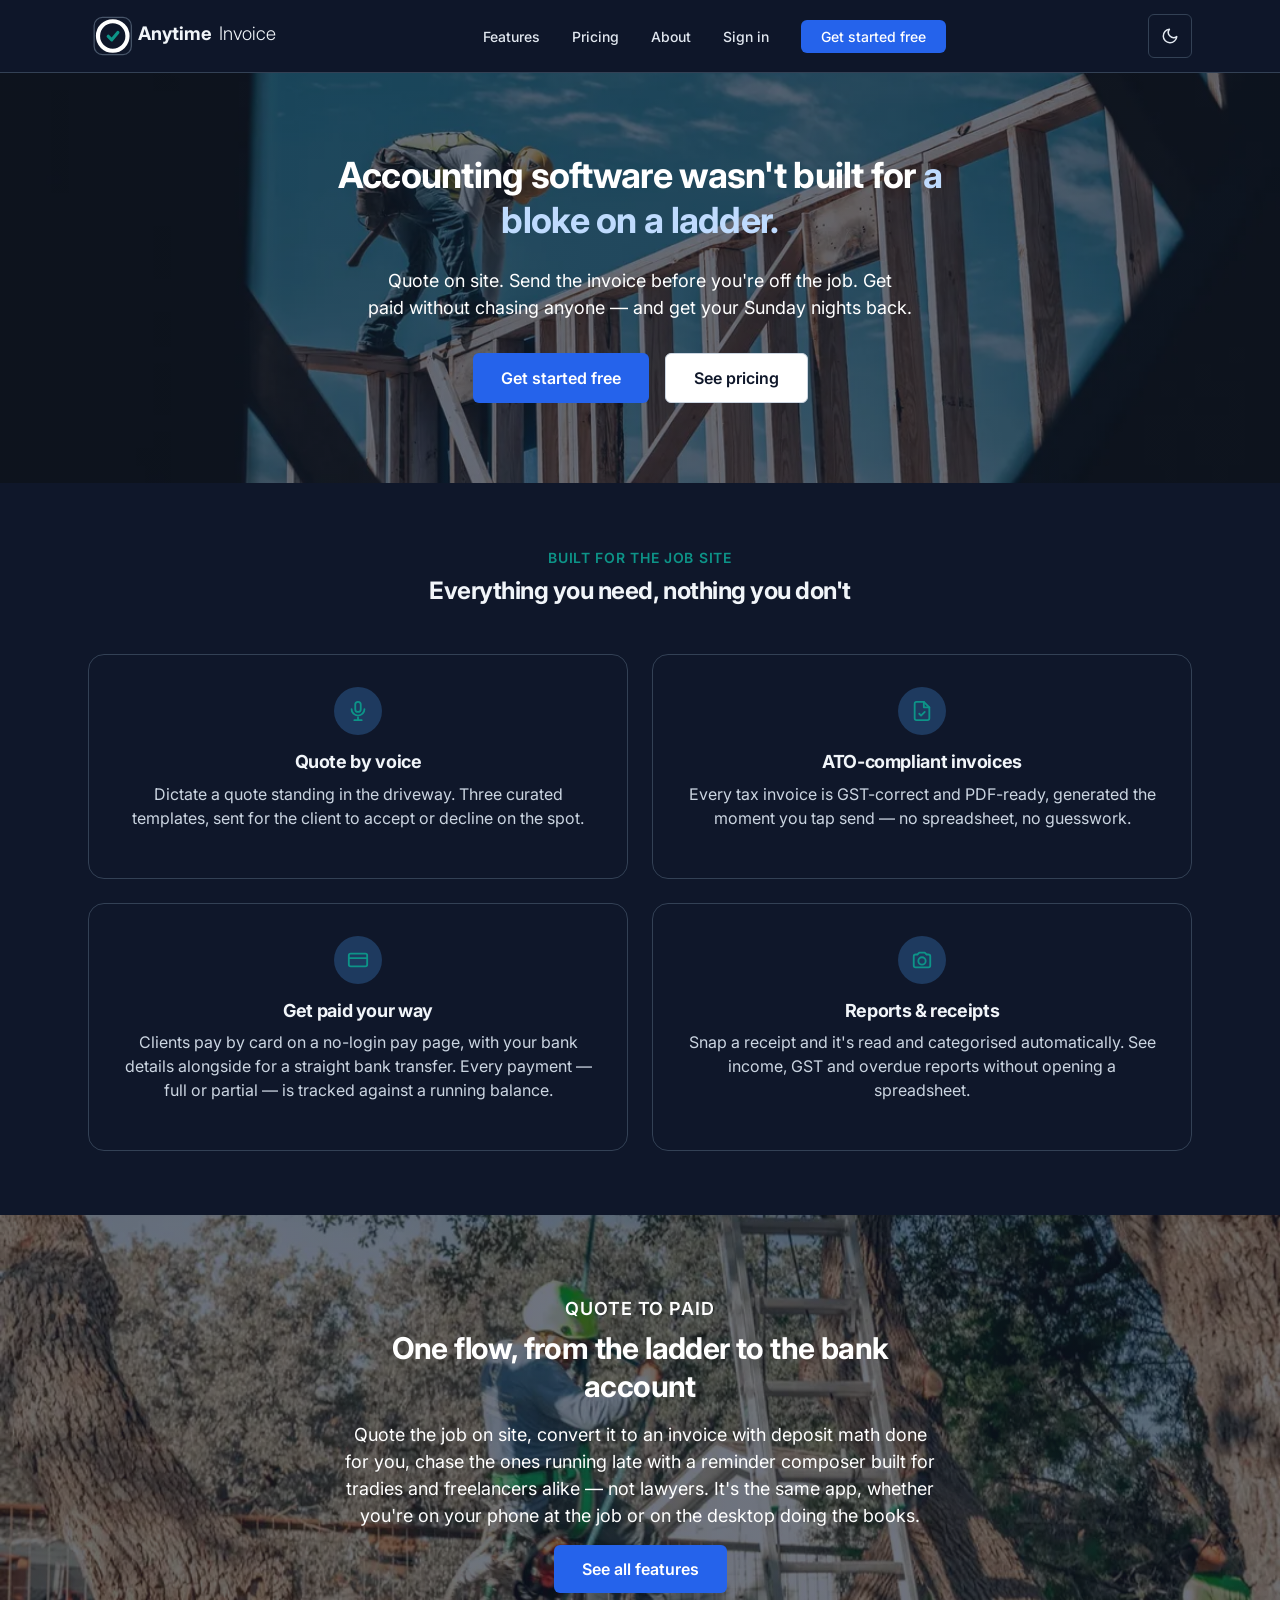
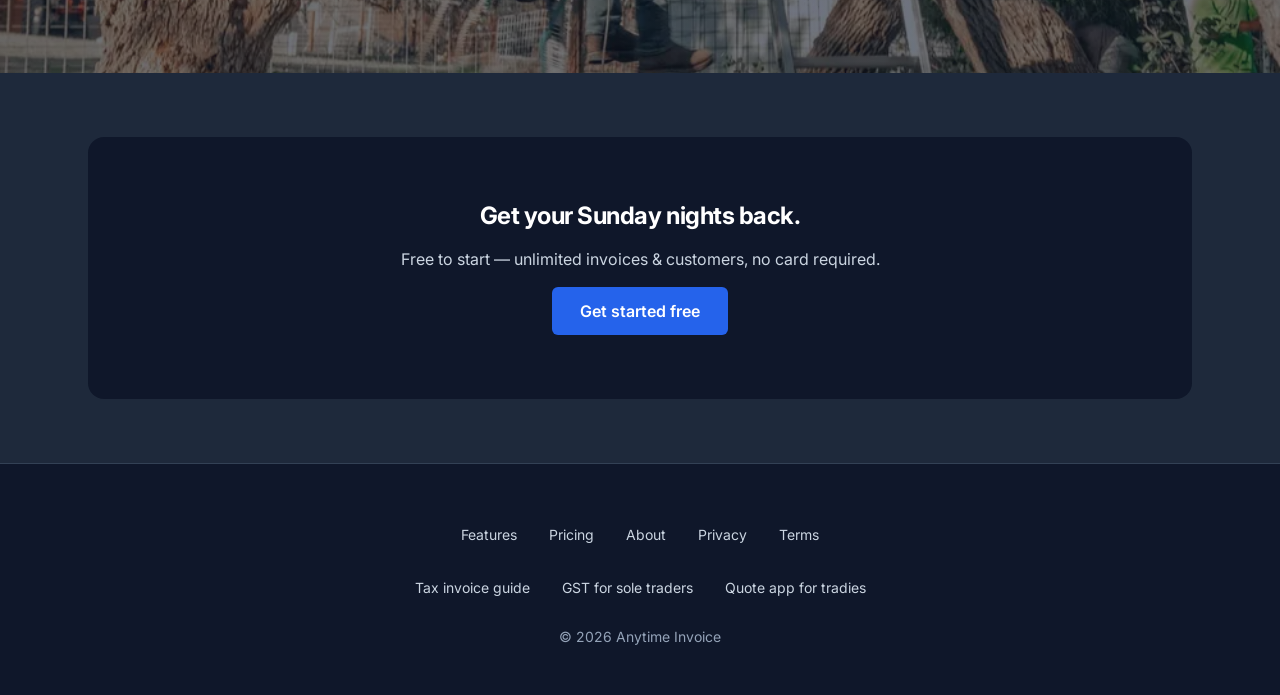
==== commit 3c00f535: "Content: three search-intent guide pages (tax invoice, GST for sole traders, quote app) (#17) * Add " ====
--- a/index.html
+++ b/index.html
@@ -169,6 +169,7 @@
   <footer>
     <div class="wrap">
       <nav class="footer-links" aria-label="Footer"><a href="/features.html">Features</a><a href="/pricing.html">Pricing</a><a href="/about.html">About</a><a href="/privacy.html">Privacy</a><a href="/terms.html">Terms</a></nav>
+      <nav class="footer-links" aria-label="Guides"><a href="/ato-compliant-tax-invoice.html">Tax invoice guide</a><a href="/gst-invoice-sole-trader.html">GST for sole traders</a><a href="/quote-app-for-tradies.html">Quote app for tradies</a></nav>
       <p>&copy; 2026 Anytime Invoice</p>
     </div>
   </footer>
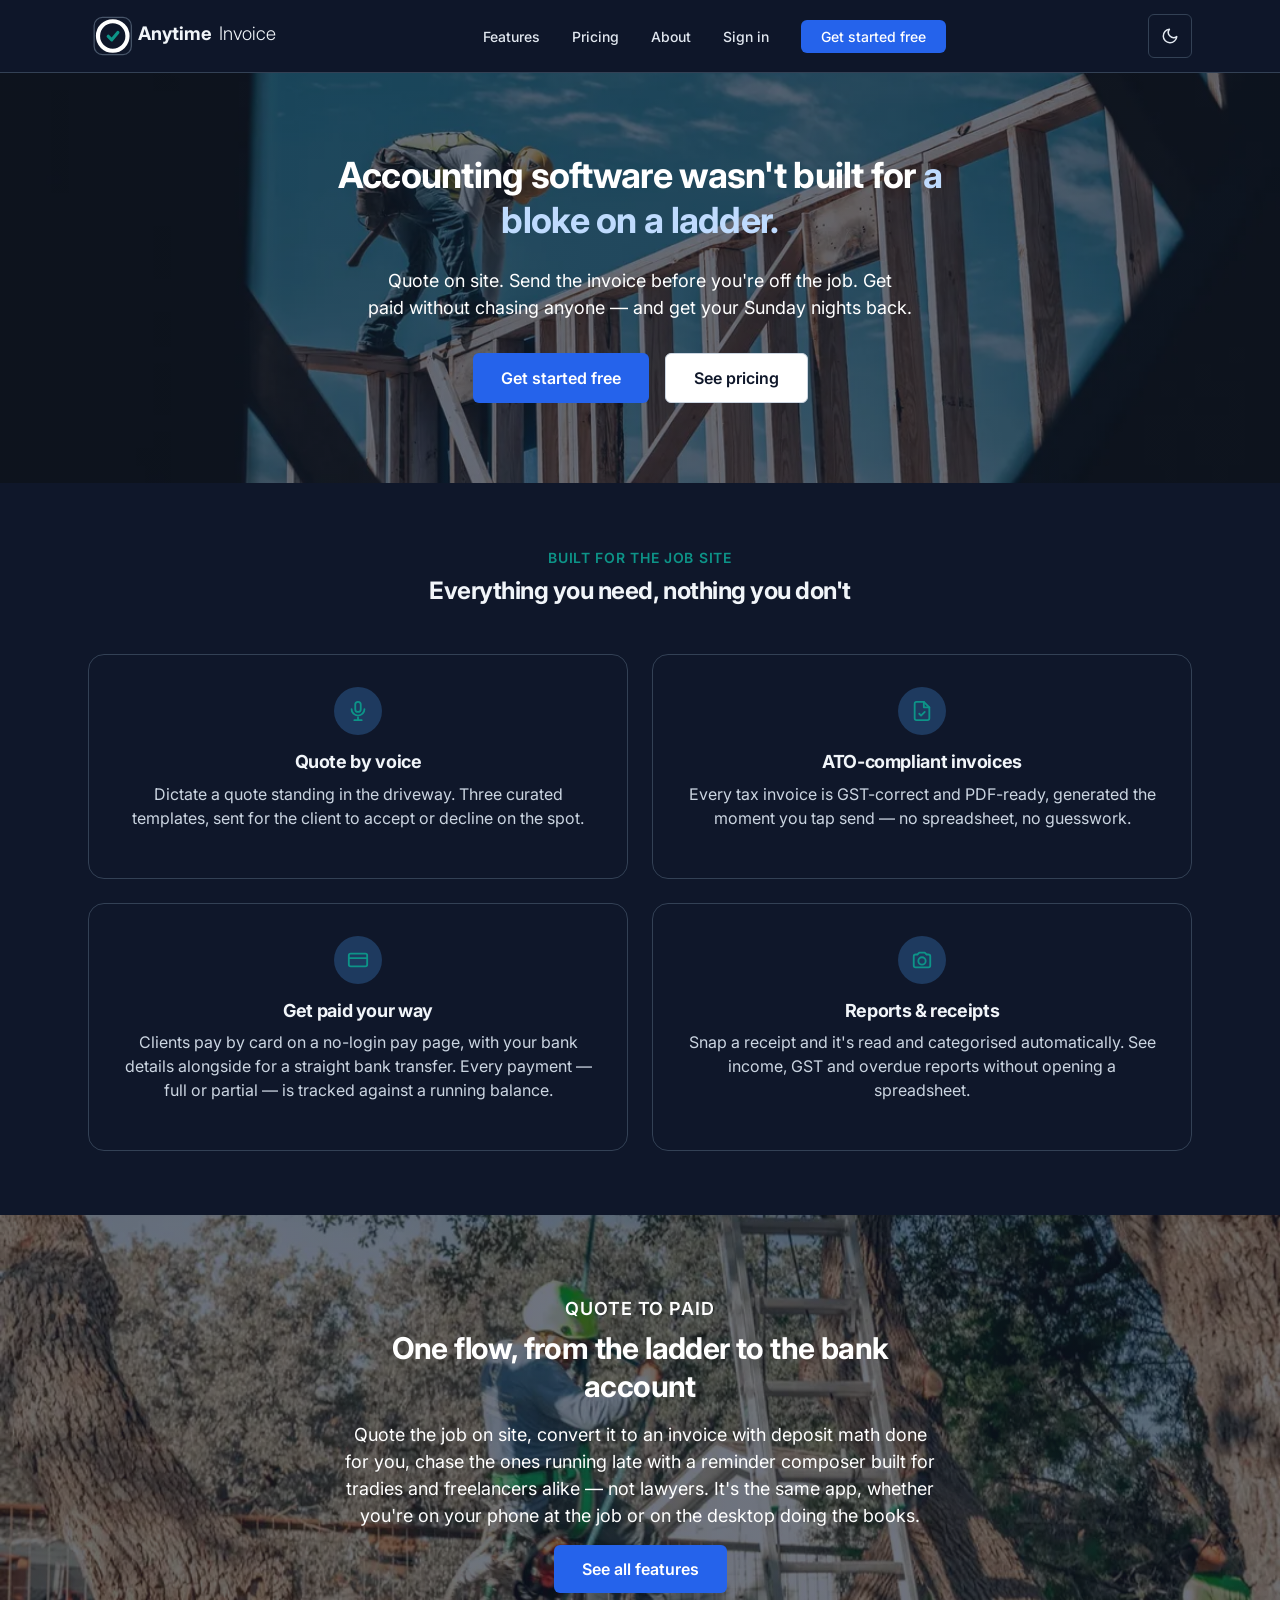
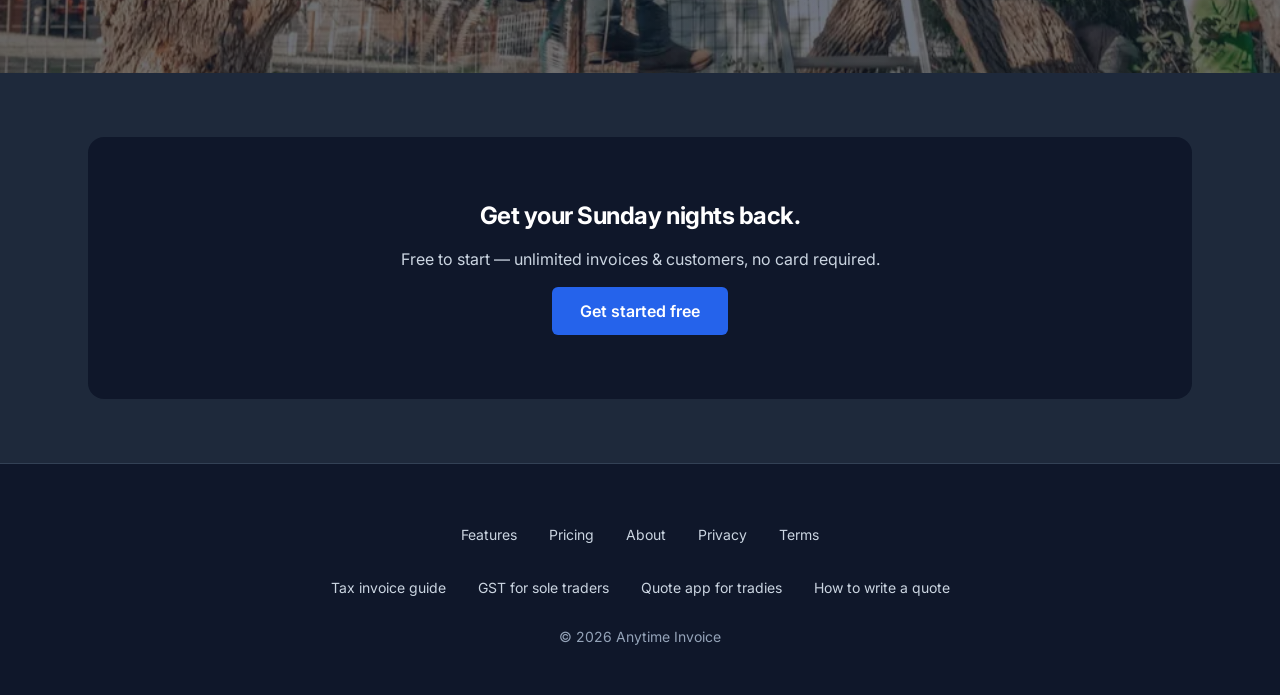
==== commit 55499665: "Content: how to write a quote for a job; add llms.txt Co-Authored-By: Claude Sonnet 5.5 <noreply@ant" ====
--- a/index.html
+++ b/index.html
@@ -169,7 +169,7 @@
   <footer>
     <div class="wrap">
       <nav class="footer-links" aria-label="Footer"><a href="/features.html">Features</a><a href="/pricing.html">Pricing</a><a href="/about.html">About</a><a href="/privacy.html">Privacy</a><a href="/terms.html">Terms</a></nav>
-      <nav class="footer-links" aria-label="Guides"><a href="/ato-compliant-tax-invoice.html">Tax invoice guide</a><a href="/gst-invoice-sole-trader.html">GST for sole traders</a><a href="/quote-app-for-tradies.html">Quote app for tradies</a></nav>
+      <nav class="footer-links" aria-label="Guides"><a href="/ato-compliant-tax-invoice.html">Tax invoice guide</a><a href="/gst-invoice-sole-trader.html">GST for sole traders</a><a href="/quote-app-for-tradies.html">Quote app for tradies</a><a href="/how-to-write-a-quote-for-a-job.html">How to write a quote</a></nav>
       <p>&copy; 2026 Anytime Invoice</p>
     </div>
   </footer>
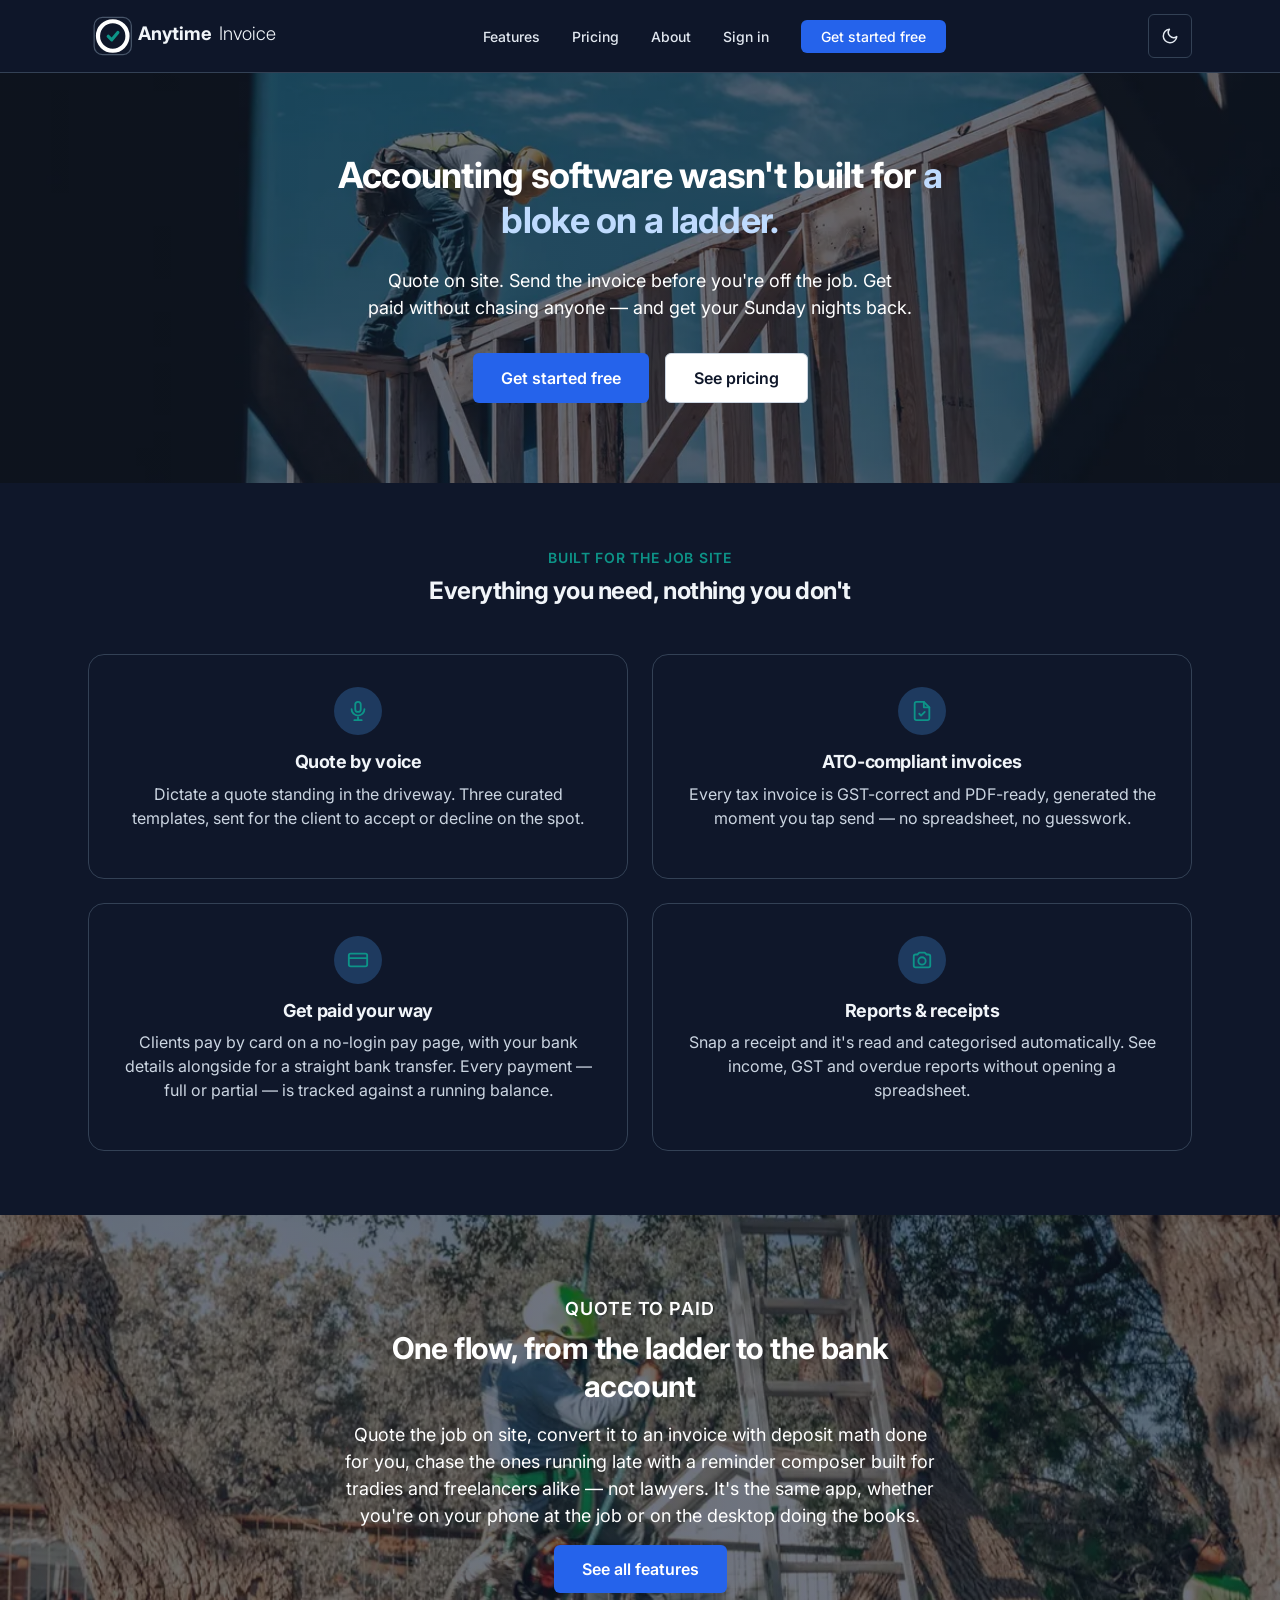
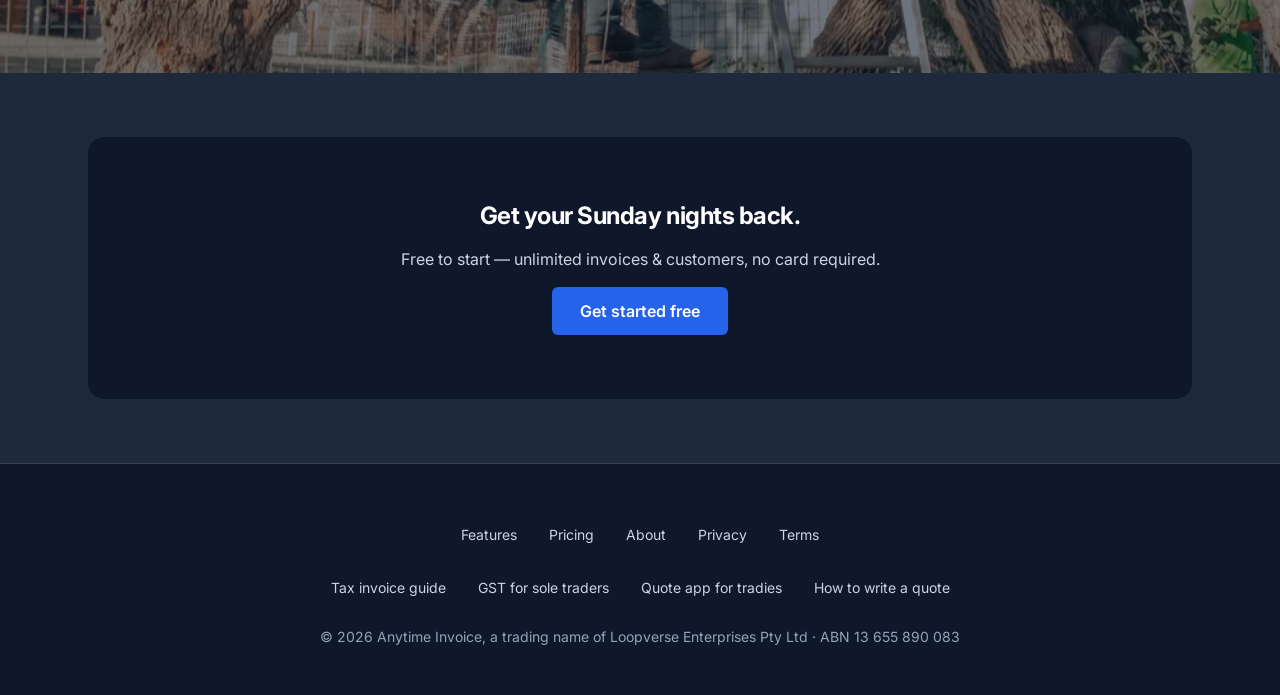
==== commit 79f3735f: "Identity: footer shows trading name, Loopverse Enterprises Pty Ltd and ABN; Organization legalName/t" ====
--- a/index.html
+++ b/index.html
@@ -62,6 +62,8 @@
     "@context": "https://schema.org",
     "@type": "Organization",
     "name": "Anytime Invoice",
+    "legalName": "Loopverse Enterprises Pty Ltd",
+    "taxID": "13 655 890 083",
     "url": "https://anytimeinvoice.com.au/",
     "logo": "https://anytimeinvoice.com.au/assets/favicon.svg",
     "areaServed": "AU",
@@ -170,7 +172,7 @@
     <div class="wrap">
       <nav class="footer-links" aria-label="Footer"><a href="/features.html">Features</a><a href="/pricing.html">Pricing</a><a href="/about.html">About</a><a href="/privacy.html">Privacy</a><a href="/terms.html">Terms</a></nav>
       <nav class="footer-links" aria-label="Guides"><a href="/ato-compliant-tax-invoice.html">Tax invoice guide</a><a href="/gst-invoice-sole-trader.html">GST for sole traders</a><a href="/quote-app-for-tradies.html">Quote app for tradies</a><a href="/how-to-write-a-quote-for-a-job.html">How to write a quote</a></nav>
-      <p>&copy; 2026 Anytime Invoice</p>
+      <p>&copy; 2026 Anytime Invoice, a trading name of Loopverse Enterprises Pty Ltd &middot; ABN 13 655 890 083</p>
     </div>
   </footer>
 
